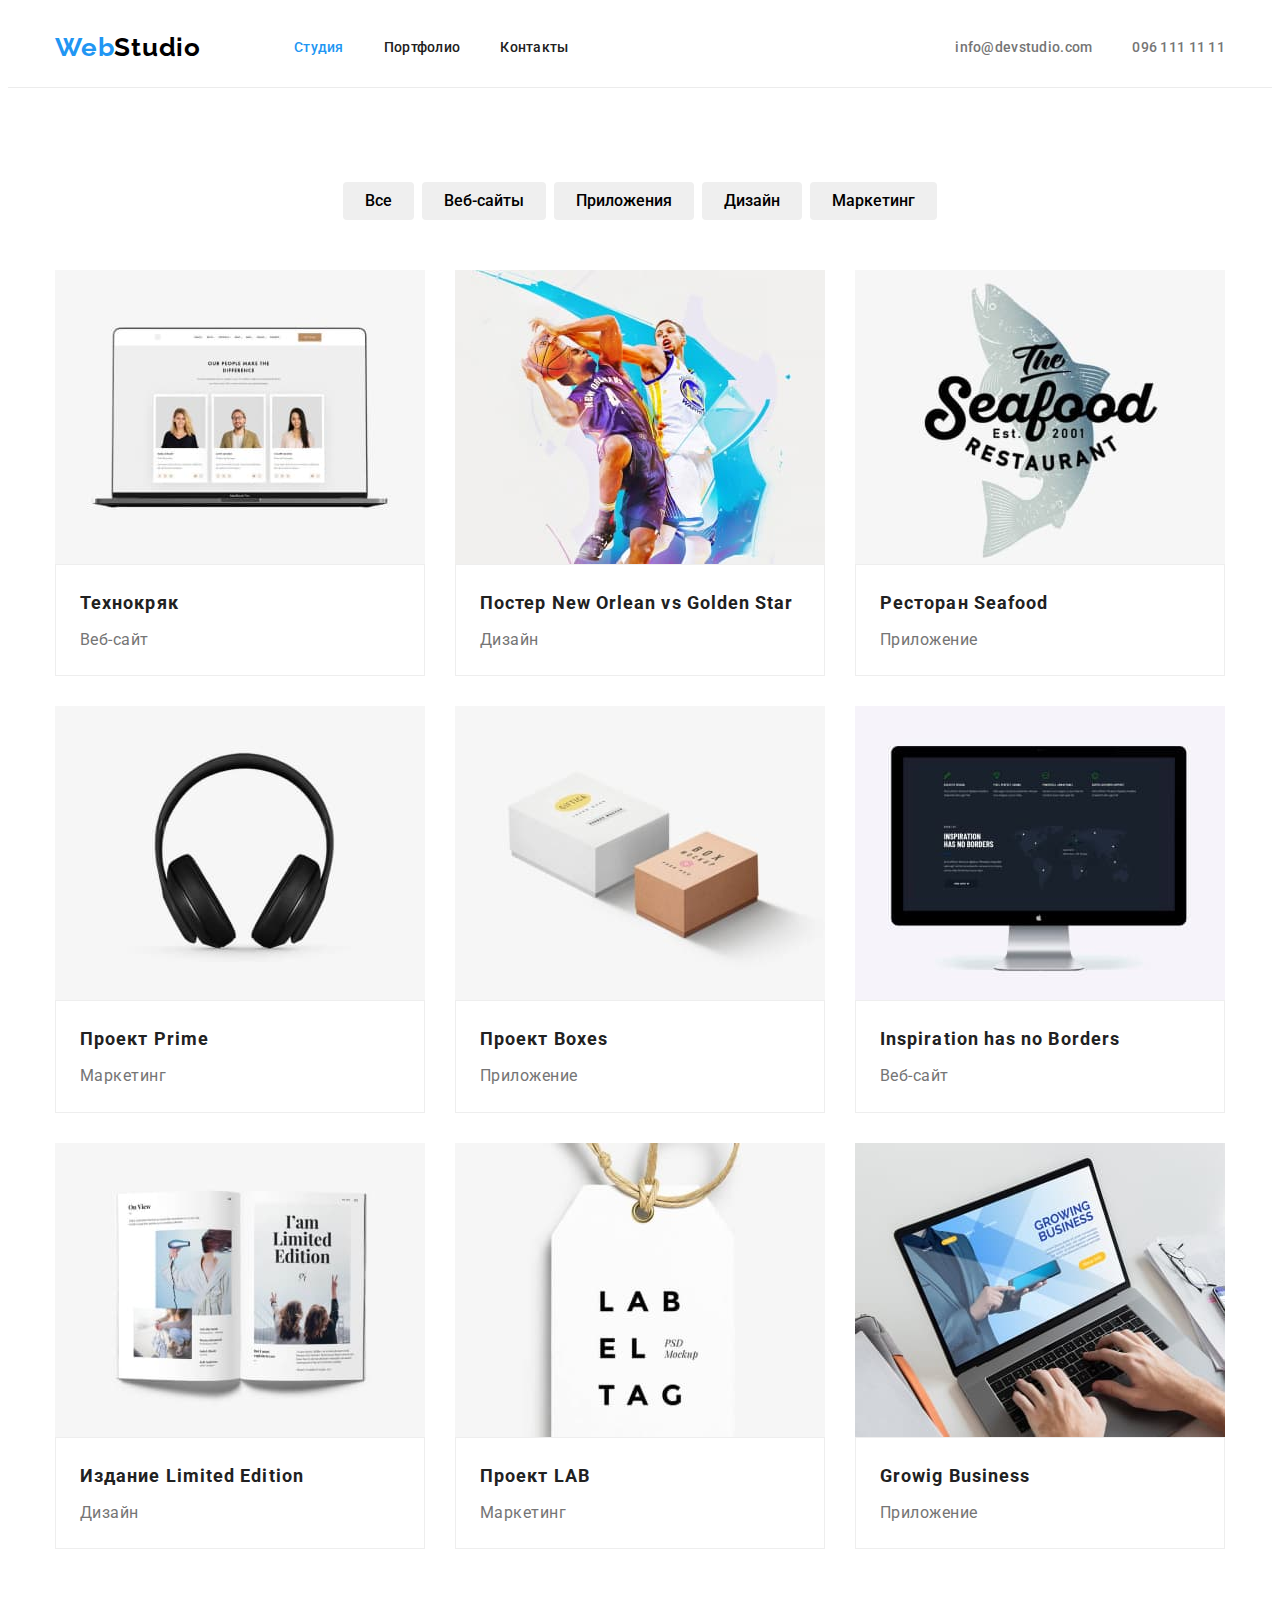
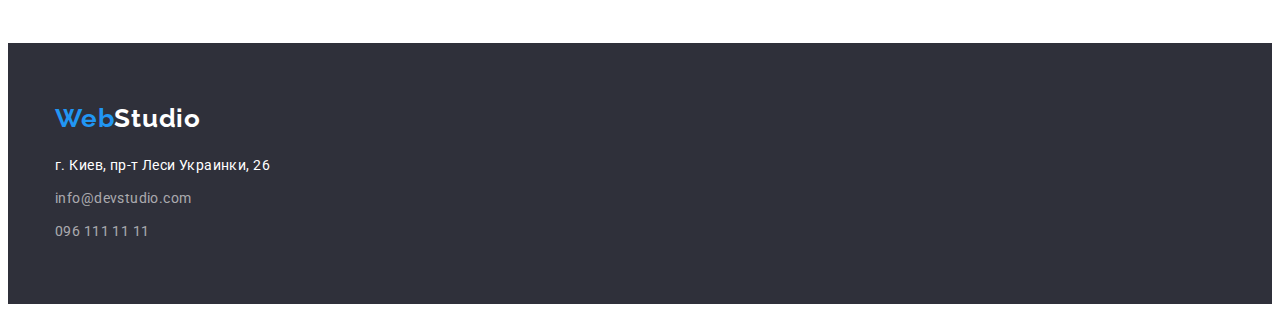
==== portfolio.html @ 3baea6d1 "Initial commit" ====
<!DOCTYPE html>
<html lang="ru">
<head>
    <meta charset="UTF-8">
    <meta http-equiv="X-UA-Compatible" content="IE=edge">
    <meta name="viewport" content="width=device-width, initial-scale=1.0">
    <title>Портфолио</title>
<link rel="preconnect" href="https://fonts.googleapis.com">
<link rel="preconnect" href="https://fonts.gstatic.com" crossorigin>
<link href="https://fonts.googleapis.com/css2?family=Raleway:wght@700&family=Roboto:wght@400;500;700;900&display=swap"
      rel="stylesheet">
    <link rel="stylesheet" href="https://cdnjs.cloudflare.com/ajax/libs/modern-normalize/1.1.0/modern-normalize.min.css"
        integrity="sha512-wpPYUAdjBVSE4KJnH1VR1HeZfpl1ub8YT/NKx4PuQ5NmX2tKuGu6U/JRp5y+Y8XG2tV+wKQpNHVUX03MfMFn9Q=="
        crossorigin="anonymous" referrerpolicy="no-referrer" />
    <link rel="stylesheet" href="./css/styles.css">
</head>
<body class="body">
    <!-- header -->
<header class="header">
    <!-- навигация -->
    <div class="main-nav container">
        <nav class="navigation">
            <a href="./index.html" class="logo logo-h">Web<span class="logo-header">Studio</span></a>
            <ul class="site-nav">
                <li class="nav-item"><a href="./index.html" class="nav-link current">Студия</a></li>
                <li class="nav-item"><a href="./portfolio.html" class="nav-link">Портфолио</a></li>
                <li class="nav-item"><a href="/" class="nav-link">Контакты</a></li>
            </ul>
        </nav>
        <ul class="header-info">
            <li class="nav-item"><a href="mailto:info@devstudio.com" class="contacts-header">info@devstudio.com</a></li>
            <li class="nav-item"><a href="tel:+380961111111" class="contacts-header">096 111 11 11</a></li>
        </ul>
    </div>
    </header>
    <main>
    <!-- кнопки -->
    <section class="section">
       <div class="container">
            <h1 class="vis-hiden">Портфолио</h1>
            <ul class="filter">
                <li class="filter-btn"><button type="button" class="button">Все</button></li>
                <li class="filter-btn"><button type="button" class="button">Веб-сайты</button></li>
                <li class="filter-btn"><button type="button" class="button">Приложения</button></li>
                <li class="filter-btn"><button type="button" class="button">Дизайн</button></li>
                <li class="filter-btn"><button type="button" class="button">Маркетинг</button></li>
            </ul>
    <!-- галерея портфолио -->
            <ul class="portfolio">
                <li class="item">
                    <img src="./images/tekhno.jpg" alt="Технокряк" width="370" />
                    <div class="port-txt">
                    <h2 class="port-title">Технокряк</h2>
                    <p class="port-branch">Веб-сайт</p>
                    </div>
                </li>
                <li class="item">
                    <img src="./images/no_gs.jpg" alt="Постер New Orlean vs Golden Star" width="370" />
                    <div class="port-txt">
                    <h2 class="port-title">Постер New Orlean vs Golden Star</h2>
                    <p class="port-branch">Дизайн</p>
                    </div>
                </li>
                <li class="item">
                    <img src="./images/seeafood.jpg" alt="Ресторан Seafood" width="370" />
                    <div class="port-txt">
                    <h2 class="port-title">Ресторан Seafood</h2>
                    <p class="port-branch">Приложение</p>
                    </div>
                </li>
                <li class="item">
                    <img src="./images/prime.jpg" alt="Проект Prime" width="370" />
                    <div class="port-txt">
                    <h2 class="port-title">Проект Prime</h2>
                    <p class="port-branch">Маркетинг</p>
                    </div>
                </li>
                <li class="item">
                    <img src="./images/boxes.jpg" alt="Проект Boxes" width="370" />
                    <div class="port-txt">
                    <h2 class="port-title">Проект Boxes</h2>
                    <p class="port-branch">Приложение</p>
                    </div>
                </li>
                <li class="item">
                    <img src="./images/inspiration.jpg" alt="Inspiration has no Borders" width="370" />
                    <div class="port-txt">
                    <h2 class="port-title" lang="en">Inspiration has no Borders</h2>
                    <p class="port-branch">Веб-сайт</p>
                    </div>
                </li>
                <li class="item">
                    <img src="./images/ltd_edition.jpg" alt="Издание Limited Edition" width="370" />
                    <div class="port-txt">
                    <h2 class="port-title">Издание Limited Edition</h2>
                    <p class="port-branch">Дизайн</p>
                    </div>
                </li>
                <li class="item">
                    <img src="./images/lab.jpg" alt="Проект LAB" width="370" />
                    <div class="port-txt">
                    <h2 class="port-title">Проект LAB</h2>
                    <p class="port-branch">Маркетинг</p>
                    </div>
                </li>
                <li class="item">
                    <img src="./images/gr_bussines.jpg" alt="Growing Business" width="370" />
                    <div class="port-txt">
                    <h2 class="port-title" lang="en">Growig Business</h2>
                    <p class="port-branch">Приложение</p>
                    </div>
                </li>
            </ul>
       </div>
    </section>
    </main>
<!-- footer -->
<footer class="footer">
    <div class="container">
        <a href="./index.html" class="logo logo-f">Web<span class="logo-footer">Studio</span></a>
        <address>
            <ul class="footer-info">
                <li class="footer-item"><a href="https://goo.gl/maps/7974E7wmpm6zUWJ98"
                        class="contacts-footer location">г. Киев, пр-т Леси
                        Украинки, 26</a>
                </li>
                <li class="footer-item"><a href="mailto:info@devstudio.com"
                        class="contacts-footer">info@devstudio.com</a></li>
                <li class="footer-item"><a href="tel:+380961111111" class="contacts-footer">096 111 11 11</a></li>
            </ul>
        </address>
    </div>
</footer>
</body>

</html>
---- css/styles.css ----
:root {
  --title-text-color: #212121;
  --secondary-background-color: #f5f4fa;
  --primary-text-color: #757575;
  --accent-color: #2196f3;
  --primary-font: "Roboto";
  --secondary-font: "Raleway";
}

*,
*::before,
*::after {
  box-sizing: border-box;
}

body {
  color: var(--title-text-color);
  font-family: var(--primary-font), sans-serif;
  background-color: #ffffff;
}

address {
  font-style: normal;
}

ul,
ol {
  list-style: none;
  margin: 0;
  padding: 0;
}

h1,
h2,
h3,
h4,
h5,
h6,
p {
  margin: 0;
}

a {
  text-decoration: none;
}

img {
  display: block;
  max-width: 100%;
  height: auto;
}
/* ===container=== */
.container {
  margin-left: auto;
  margin-right: auto;
  padding-left: 15px;
  padding-right: 15px;
  width: 1200px;
}
/* ================================================ */

/* скрытые элементы */
.vis-hiden {
  width: 1px;
  height: 1px;
  visibility: hidden;
  margin-top: -1px;
}

/* ===навигация сайта===, ===header=== */

.header {
  border-bottom: 1px solid #ececec;
}

.main-nav {
  display: flex;
}

.header-info {
  margin-left: auto;
}
.site-nav,
.header-info {
  display: flex;
}

.navigation {
  display: flex;
  align-items: center;
}

.nav-item {
  margin-right: 40px;
}
.nav-item:last-child {
  margin-right: 0;
}

.nav-link,
.contacts-header {
  padding: 32px 0;
  display: block;
  color: var(--title-text-color);
  font-weight: 500;
  font-size: 14px;
  line-height: 1.1;
  letter-spacing: 0.02em;
}
.contacts-header {
  color: var(--primary-text-color);
}

.nav-link:focus,
.contacts-header:hover,
.nav-link:hover,
.contacts-header:focus,
.nav-link.current {
  color: var(--accent-color);
}

/* ============================================= */

/* логотип студии */
.logo {
  display: inline-block;
  color: var(--accent-color);
  font-family: var(--secondary-font);
  font-weight: 700;
  font-size: 26px;
  line-height: 1.2;
  letter-spacing: 0.03em;
}

.logo.logo-h {
  margin-right: 93px;
}

.logo-header {
  color: #000000;
}
.logo-footer {
  color: #ffffff;
}
/* =============================================== */

/* страница ===студия=== */

/* герой */
.hero {
  text-align: center;
  background-color: #2f303a;
  padding: 200px 0;
}

.hero-button {
  border-radius: 4px;
  border: transparent;
  display: inline-block;
  padding: 10px 32px;
  font-family: inherit;
  font-weight: 700;
  font-size: 16px;
  line-height: 1.8;
  letter-spacing: 0.06em;
  cursor: pointer;
  color: #ffffff;
  background: var(--accent-color);
}

.hero-title {
  margin-bottom: 30px;
  color: #ffffff;
  font-weight: 900;
  font-size: 44px;
  line-height: 1.4;
  letter-spacing: 0.06em;
  text-transform: uppercase;
}
/* ========================================== */

/* заголовки секций студии */
.section {
  padding: 94px 0;
}

.section-title {
  text-align: center;
  margin-bottom: 50px;
  font-weight: 700;
  font-size: 36px;
  line-height: 1.2;
  letter-spacing: 0.03em;
}
/* ========================================= */

/* особенности */
.features {
  display: flex;
}

.title {
  margin-bottom: 10px;
  color: var(--title-text-color);
  font-weight: 700;
  font-size: 14px;
  line-height: 1.14;
  letter-spacing: 0.03em;
  text-transform: uppercase;
}

.text {
  color: var(--primary-text-color);
  font-size: 14px;
  line-height: 1.71;
  letter-spacing: 0.03em;
}

.title-txt {
  margin-right: 30px;
}

.title-txt:last-child {
  margin-right: 0;
}

/* ======================================== */

/* чем мы занимаемся */
.section-work {
  padding-top: 0;
}

.work {
  display: flex;
}

.work-list {
  margin-right: 30px;
}

.work-list:last-child {
  margin-right: 0;
}
/* ======================================== */

/* команда */
.section-team {
  background-color: var(--secondary-background-color);
}
.team-txt {
  padding: 30px 0;
}

.team {
  margin-left: -30px;
  display: flex;
  wrap: wrap;
}

.team-unit {
  flex-basis: calc(100% / 4 - 30px);
  margin-left: 30px;
}

.team-title {
  margin-bottom: 10px;
  text-align: center;
  font-weight: 500;
  font-size: 16px;
  line-height: 1.2;
  letter-spacing: 0.03em;
}

.team-post {
  text-align: center;
  color: var(--primary-text-color);
  font-size: 16px;
  line-height: 1.2;
  letter-spacing: 0.03em;
}
/* ============================================ */

/* страница ===портфолио===*/

/* кнопки портфолио */
.filter-btn {
  margin-right: 8px;
}

.filter-btn:last-child {
  margin-right: 0;
}

.button:hover,
.button:focus {
  color: var(--accent-color);
}
.button:active {
  background-color: var(--accent-color);
  color: #ffffff;
}

.filter {
  margin-bottom: 50px;
  display: flex;
  justify-content: center;
}

.button {
  border: transparent;
  border-radius: 4px;
  text-align: center;
  padding: 6px 22px;
  font-family: inherit;
  cursor: pointer;
  font-weight: 500;
  font-size: 16px;
  line-height: 1.6;
}
/* ============================================= */

/* галерея портфолио */
.portfolio {
  display: flex;
  flex-wrap: wrap;
  margin-left: -30px;
  margin-top: -30px;
}

.item {
  flex-basis: calc(100% / 3 - 30px);
  margin-left: 30px;
  margin-top: 30px;
}
.port-txt {
  border: 1px solid #eeeeee;
  padding: 20px 24px;
}

.port-title {
  margin-bottom: 4px;
  font-weight: 700;
  font-size: 18px;
  line-height: 2;
  letter-spacing: 0.06em;
}

.port-branch {
  color: var(--primary-text-color);
  font-size: 16px;
  line-height: 1.9;
  letter-spacing: 0.03em;
}
/* ================================================ */

/* ===футер=== */
.footer {
  background: #2f303a;
  padding: 60px 0;
}
.logo.logo-f {
  margin-bottom: 20px;
}

/* footer contacts  */
.contacts-footer {
  font-size: 14px;
  line-height: 1.7;
  letter-spacing: 0.03em;
  color: rgba(255, 255, 255, 0.6);
}

.contacts-footer.location {
  color: #ffffff;
}

.contacts-footer:focus,
.contacts-footer:hover {
  color: var(--accent-color);
}

.footer-item {
  margin-bottom: 9px;
}
.footer-item:last-child {
  margin-bottom: 0;
}
/* =================== end of css ================== */
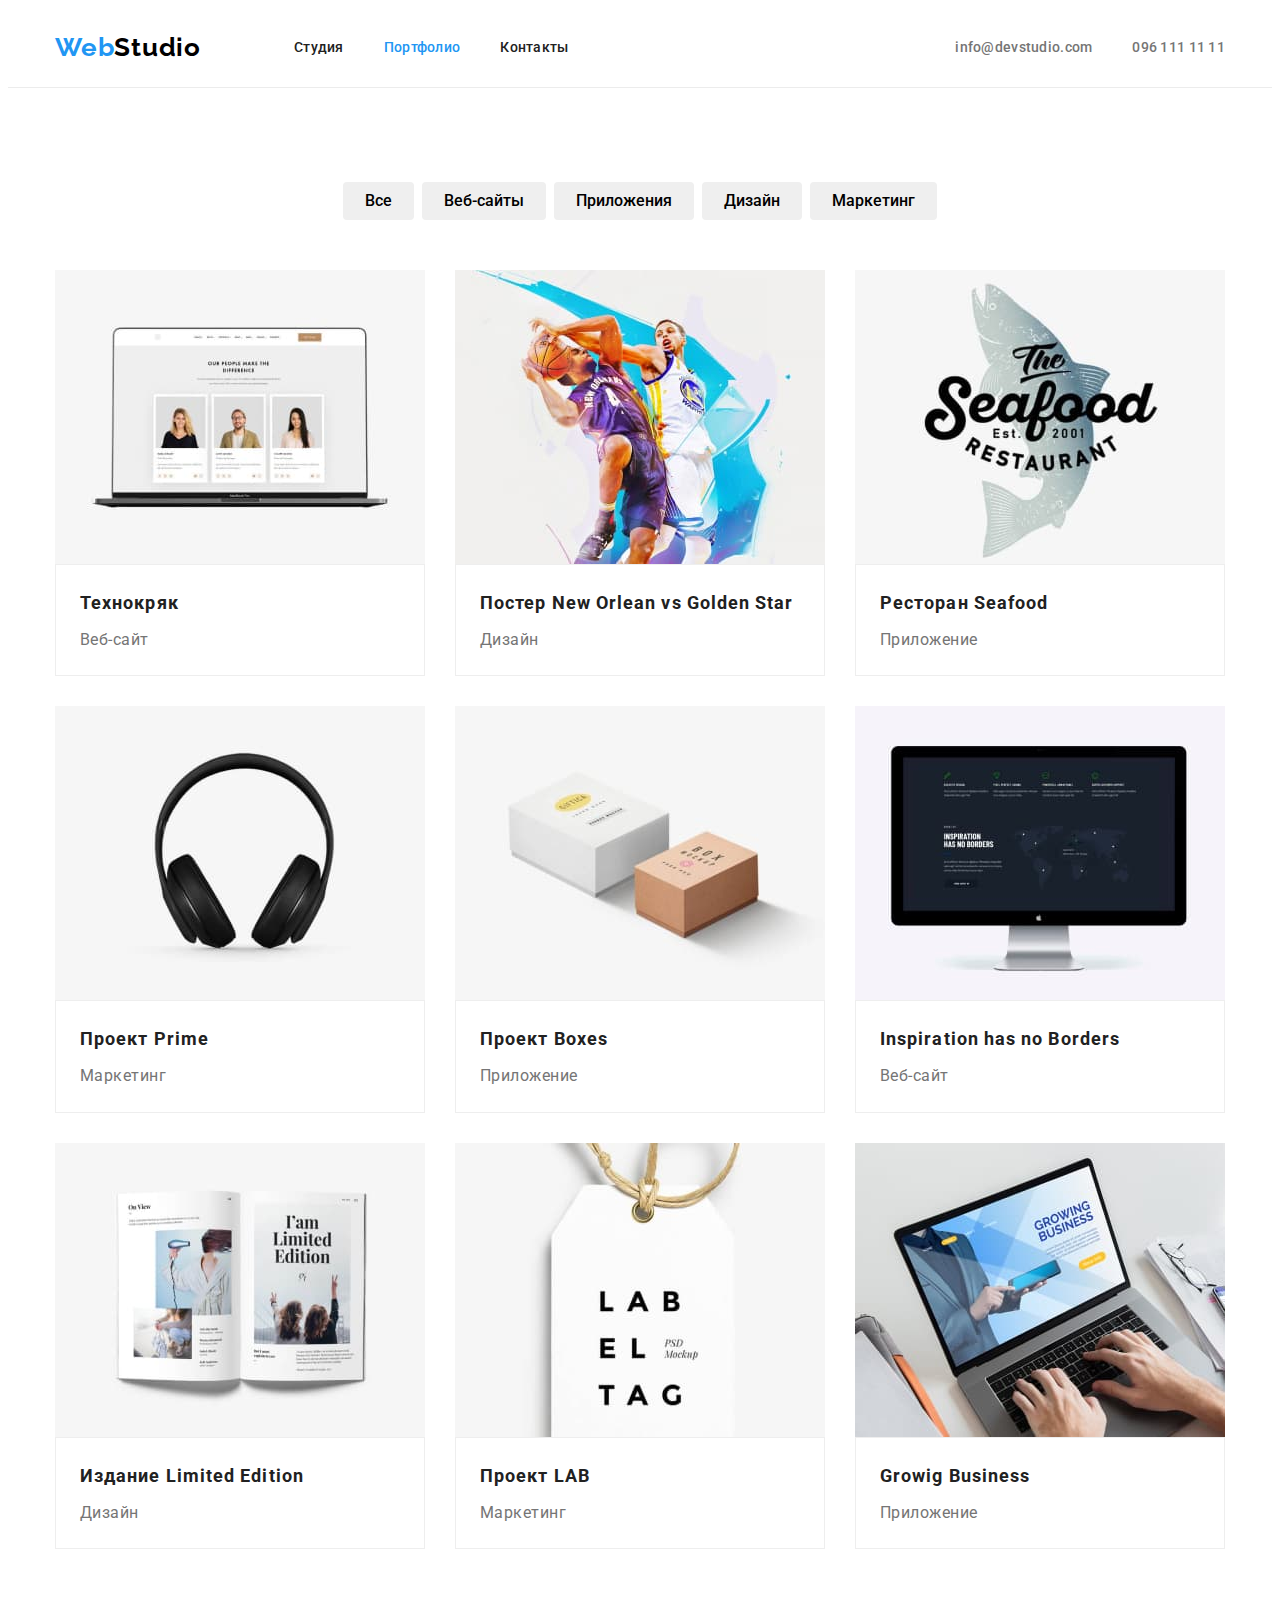
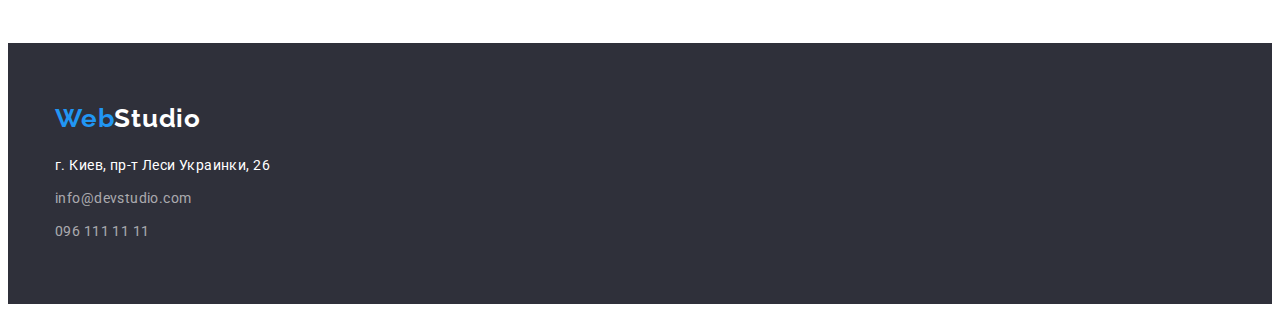
==== commit 73b7bd84: "сделал фона и тени" ====
--- a/portfolio.html
+++ b/portfolio.html
@@ -22,8 +22,8 @@
         <nav class="navigation">
             <a href="./index.html" class="logo logo-h">Web<span class="logo-header">Studio</span></a>
             <ul class="site-nav">
-                <li class="nav-item"><a href="./index.html" class="nav-link current">Студия</a></li>
-                <li class="nav-item"><a href="./portfolio.html" class="nav-link">Портфолио</a></li>
+                <li class="nav-item"><a href="./index.html" class="nav-link">Студия</a></li>
+                <li class="nav-item"><a href="./portfolio.html" class="nav-link current">Портфолио</a></li>
                 <li class="nav-item"><a href="/" class="nav-link">Контакты</a></li>
             </ul>
         </nav>
--- a/css/styles.css
+++ b/css/styles.css
@@ -148,8 +148,15 @@
 
 /* герой */
 .hero {
+  background-color: #212121;
+  background-image: linear-gradient(
+      rgba(47, 48, 58, 0.4),
+      rgba(47, 48, 58, 0.4)
+    ),
+    url(../images/bg-1.jpg);
+  background-size: cover;
   text-align: center;
-  background-color: #2f303a;
+  background-repeat: no-repeat;
   padding: 200px 0;
 }
 
@@ -261,6 +268,9 @@
 .team-unit {
   flex-basis: calc(100% / 4 - 30px);
   margin-left: 30px;
+  box-shadow: 0px 1px 3px rgba(0, 0, 0, 0.12), 0px 1px 1px rgba(0, 0, 0, 0.14),
+    0px 2px 1px rgba(0, 0, 0, 0.2);
+  border-radius: 0px 0px 4px 4px;
 }
 
 .team-title {
@@ -281,6 +291,21 @@
 }
 /* ============================================ */
 
+/* клиенты */
+
+.clients {
+  margin-left: -30px;
+  display: flex;
+  wrap: wrap;
+}
+
+.cl-unit {
+  flex-basis: calc(100% / 6 - 30px);
+  margin-left: 30px;
+}
+
+/* ============================================ */
+
 /* страница ===портфолио===*/
 
 /* кнопки портфолио */
@@ -295,6 +320,8 @@
 .button:hover,
 .button:focus {
   color: var(--accent-color);
+  box-shadow: 0px 1px 1px rgba(0, 0, 0, 0.12), 0px 4px 4px rgba(0, 0, 0, 0.06),
+    1px 4px 6px rgba(0, 0, 0, 0.16);
 }
 .button:active {
   background-color: var(--accent-color);
@@ -329,10 +356,16 @@
 }
 
 .item {
+  cursor: pointer;
   flex-basis: calc(100% / 3 - 30px);
   margin-left: 30px;
   margin-top: 30px;
 }
+.item:hover {
+  box-shadow: 0px 1px 1px rgba(0, 0, 0, 0.12), 0px 4px 4px rgba(0, 0, 0, 0.06),
+    1px 4px 6px rgba(0, 0, 0, 0.16);
+}
+
 .port-txt {
   border: 1px solid #eeeeee;
   padding: 20px 24px;
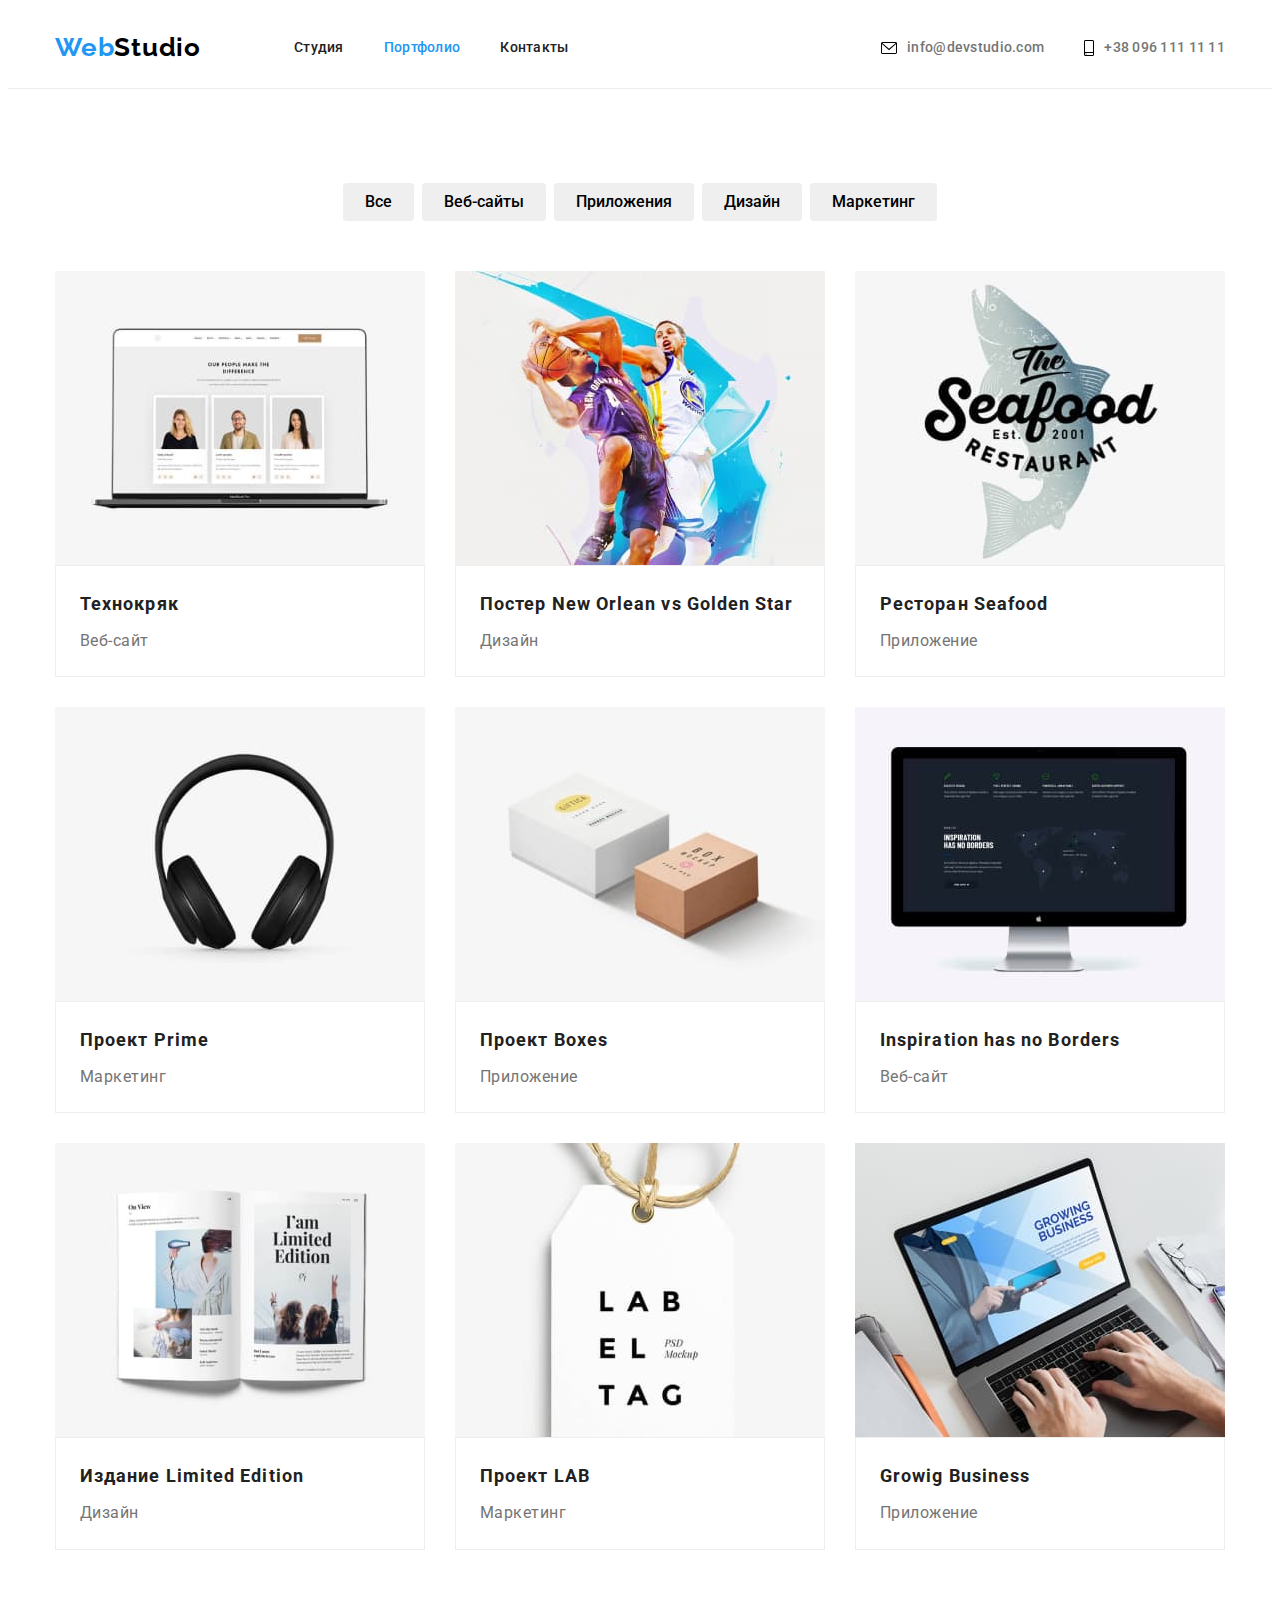
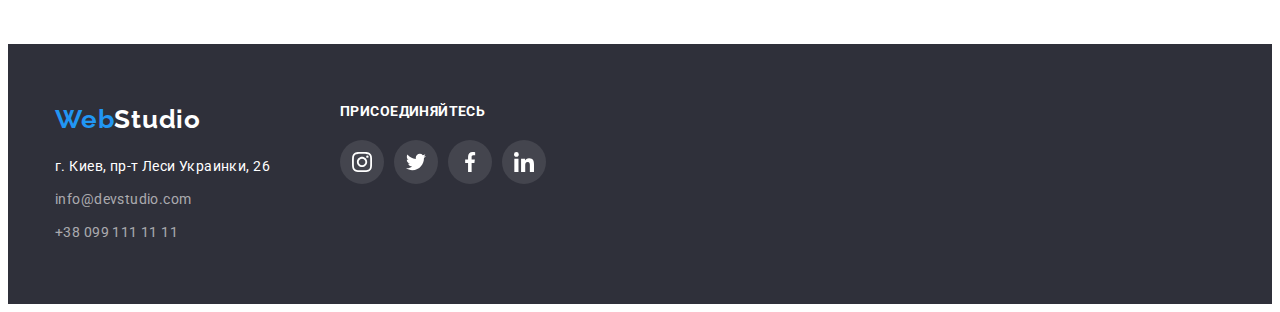
==== commit 410e5798: "сделал футер" ====
--- a/portfolio.html
+++ b/portfolio.html
@@ -26,13 +26,19 @@
                 <li class="nav-item"><a href="./portfolio.html" class="nav-link current">Портфолио</a></li>
                 <li class="nav-item"><a href="/" class="nav-link">Контакты</a></li>
             </ul>
-        </nav>
-        <ul class="header-info">
-            <li class="nav-item"><a href="mailto:info@devstudio.com" class="contacts-header">info@devstudio.com</a></li>
-            <li class="nav-item"><a href="tel:+380961111111" class="contacts-header">096 111 11 11</a></li>
-        </ul>
-    </div>
-    </header>
+</nav>
+<ul class="header-info">
+    <li class="nav-item"><a href="mailto:info@devstudio.com" class="contacts-header">
+            <svg class="contacts-ico" width="16" height="12">
+                <use href="./images/sprite.svg#icon-mail"></use>
+            </svg>info@devstudio.com</a></li>
+    <li class="nav-item"><a href="tel:+380961111111" class="contacts-header">
+            <svg class="contacts-ico" width="10" height="16">
+                <use href="./images/sprite.svg#icon-smartphone"></use>
+            </svg>+38 096 111 11 11</a></li>
+</ul>
+</div>
+</header>
     <main>
     <!-- кнопки -->
     <section class="section">
@@ -115,20 +121,57 @@
     </section>
     </main>
 <!-- footer -->
-<footer class="footer">
-    <div class="container">
-        <a href="./index.html" class="logo logo-f">Web<span class="logo-footer">Studio</span></a>
-        <address>
-            <ul class="footer-info">
-                <li class="footer-item"><a href="https://goo.gl/maps/7974E7wmpm6zUWJ98"
-                        class="contacts-footer location">г. Киев, пр-т Леси
-                        Украинки, 26</a>
+<footer class="page-footer">
+    <div class="footer container">
+        <div class="contacts-ft">
+            <a href="./index.html" class="logo logo-f">Web<span class="logo-footer">Studio</span></a>
+            <address>
+                <ul class="footer-info">
+                    <li class="footer-item"><a href="https://goo.gl/maps/7974E7wmpm6zUWJ98"
+                            class="contacts-footer location">г.
+                            Киев, пр-т Леси
+                            Украинки, 26</a>
+                    </li>
+                    <li class="footer-item"><a href="mailto:info@devstudio.com"
+                            class="contacts-footer">info@devstudio.com</a></li>
+                    <li class="footer-item"><a href="tel:+380991111111" class="contacts-footer">+38 099 111 11 11</a>
+                    </li>
+                </ul>
+            </address>
+        </div>
+        <div class="soc-card-ft">
+            <h4 class="soc-title-ft">присоединяйтесь</h4>
+            <ul class="soc-btn-ft">
+                <li class="soc-unit-ft">
+                    <a href="" class="soc-link-ft">
+                        <svg class="soc-logo-ft">
+                            <use href="./images/sprite.svg#icon-instagram"></use>
+                        </svg>
+                    </a>
                 </li>
-                <li class="footer-item"><a href="mailto:info@devstudio.com"
-                        class="contacts-footer">info@devstudio.com</a></li>
-                <li class="footer-item"><a href="tel:+380961111111" class="contacts-footer">096 111 11 11</a></li>
+                <li class="soc-unit-ft">
+                    <a href="" class="soc-link-ft">
+                        <svg class="soc-logo-ft">
+                            <use href="./images/sprite.svg#icon-twitter"></use>
+                        </svg>
+                    </a>
+                </li>
+                <li class="soc-unit-ft">
+                    <a href="" class="soc-link-ft">
+                        <svg class="soc-logo-ft">
+                            <use href="./images/sprite.svg#icon-facebook"></use>
+                        </svg>
+                    </a>
+                </li>
+                <li class="soc-unit-ft">
+                    <a href="" class="soc-link-ft">
+                        <svg class="soc-logo-ft">
+                            <use href="./images/sprite.svg#icon-linkedin"></use>
+                        </svg>
+                    </a>
+                </li>
             </ul>
-        </address>
+        </div>
     </div>
 </footer>
 </body>
--- a/css/styles.css
+++ b/css/styles.css
@@ -3,6 +3,7 @@
   --secondary-background-color: #f5f4fa;
   --primary-text-color: #757575;
   --accent-color: #2196f3;
+  --fill-main: #afb1b8;
   --primary-font: "Roboto";
   --secondary-font: "Raleway";
 }
@@ -76,12 +77,20 @@
 .main-nav {
   display: flex;
 }
+.contacts-ico {
+  margin-right: 10px;
+}
+.contacts-header:hover .contacts-ico,
+.contacts-header:focus .contacts-ico {
+  fill: var(--accent-color);
+}
 
 .header-info {
+  display: flex;
   margin-left: auto;
 }
-.site-nav,
-.header-info {
+
+.site-nav {
   display: flex;
 }
 
@@ -91,8 +100,12 @@
 }
 
 .nav-item {
+  display: flex;
+  align-content: center;
   margin-right: 40px;
-}
+  align-items: center;
+}
+
 .nav-item:last-child {
   margin-right: 0;
 }
@@ -108,6 +121,9 @@
   letter-spacing: 0.02em;
 }
 .contacts-header {
+  display: inline-flex;
+  justify-content: center;
+  align-items: center;
   color: var(--primary-text-color);
 }
 
@@ -206,6 +222,21 @@
   display: flex;
 }
 
+.feat-ico {
+  display: flex;
+  justify-content: center;
+  align-items: center;
+  margin-bottom: 30px;
+  width: 270px;
+  height: 120px;
+  background: #f5f4fa;
+  border-radius: 4px;
+}
+.feat-logo {
+  width: 70px;
+  height: 70px;
+}
+
 .title {
   margin-bottom: 10px;
   color: var(--title-text-color);
@@ -256,7 +287,7 @@
   background-color: var(--secondary-background-color);
 }
 .team-txt {
-  padding: 30px 0;
+  padding: 30px 32px;
 }
 
 .team {
@@ -266,11 +297,12 @@
 }
 
 .team-unit {
+  background: #fff;
   flex-basis: calc(100% / 4 - 30px);
   margin-left: 30px;
   box-shadow: 0px 1px 3px rgba(0, 0, 0, 0.12), 0px 1px 1px rgba(0, 0, 0, 0.14),
     0px 2px 1px rgba(0, 0, 0, 0.2);
-  border-radius: 0px 0px 4px 4px;
+  border-radius: 0 4px;
 }
 
 .team-title {
@@ -283,27 +315,96 @@
 }
 
 .team-post {
+  margin-bottom: 16px;
   text-align: center;
   color: var(--primary-text-color);
   font-size: 16px;
   line-height: 1.2;
   letter-spacing: 0.03em;
 }
+
+/* ===соцсети=== */
+.soc-btn {
+  display: flex;
+  justify-content: center;
+}
+.soc-unit {
+  display: flex;
+  justify-content: center;
+  margin-right: 22px;
+}
+.soc-unit:last-child {
+  margin-right: 0;
+}
+.soc-logo {
+  width: 20px;
+  height: 20px;
+  fill: var(--fill-main);
+}
+
+.soc-link {
+  background-color: #fff;
+  border-radius: 50%;
+  width: 44px;
+  height: 44px;
+  display: inline-flex;
+  justify-content: center;
+  align-items: center;
+}
+/* .класс-ссылки:hover .класс-иконки {
+  fill: нужный цвет; */
+
+.soc-link:hover,
+.soc-link:focus {
+  background-color: var(--accent-color);
+}
+.soc-link:hover .soc-logo,
+.soc-link:focus .soc-logo {
+  fill: #ffffff;
+}
 /* ============================================ */
 
 /* клиенты */
 
 .clients {
-  margin-left: -30px;
-  display: flex;
-  wrap: wrap;
+  display: flex;
 }
 
 .cl-unit {
-  flex-basis: calc(100% / 6 - 30px);
-  margin-left: 30px;
-}
-
+  display: flex;
+  justify-content: center;
+  margin-right: 30px;
+}
+.cl-link {
+  display: flex;
+}
+
+.cl-unit:last-child {
+  margin-right: 0;
+}
+
+.cl-logo {
+  width: 106px;
+  height: 60px;
+  fill: var(--fill-main);
+}
+
+.cl-link {
+  width: 170px;
+  height: 92px;
+  padding: 16px 32px;
+  border: 1px solid var(--fill-main);
+  border-radius: 4px;
+}
+
+.cl-link:hover .cl-logo,
+.cl-link:focus .cl-logo {
+  fill: var(--accent-color);
+}
+.cl-link:hover,
+.cl-link:focus {
+  border: 1px solid var(--accent-color);
+}
 /* ============================================ */
 
 /* страница ===портфолио===*/
@@ -389,14 +490,19 @@
 
 /* ===футер=== */
 .footer {
+  display: flex;
+}
+.page-footer {
   background: #2f303a;
   padding: 60px 0;
 }
+
 .logo.logo-f {
   margin-bottom: 20px;
 }
 
 /* footer contacts  */
+
 .contacts-footer {
   font-size: 14px;
   line-height: 1.7;
@@ -419,4 +525,54 @@
 .footer-item:last-child {
   margin-bottom: 0;
 }
+/* ===соцсети=== футера */
+.soc-title-ft {
+  font-weight: 700;
+  font-size: 14px;
+  line-height: 1.14;
+  letter-spacing: 0.03em;
+  text-transform: uppercase;
+  color: #fff;
+  margin-bottom: 20px;
+}
+
+.soc-btn-ft {
+  display: flex;
+}
+.soc-card-ft {
+  margin-left: 70px;
+}
+.soc-unit-ft {
+  display: flex;
+  justify-content: center;
+  margin-right: 10px;
+}
+.soc-unit-ft:last-child {
+  margin-right: 0;
+}
+.soc-logo-ft {
+  width: 20px;
+  height: 20px;
+  fill: #fff;
+}
+
+.soc-link-ft {
+  background-color: rgba(255, 255, 255, 0.1);
+  border-radius: 50%;
+  width: 44px;
+  height: 44px;
+  display: inline-flex;
+  justify-content: center;
+  align-items: center;
+}
+
+.soc-link-ft:hover,
+.soc-link-ft:focus {
+  background-color: var(--accent-color);
+}
+.soc-link-ft:hover .soc-logo-ft,
+.soc-link-ft:focus .soc-logo-ft {
+  fill: #ffffff;
+}
+/* ==================================== */
 /* =================== end of css ================== */
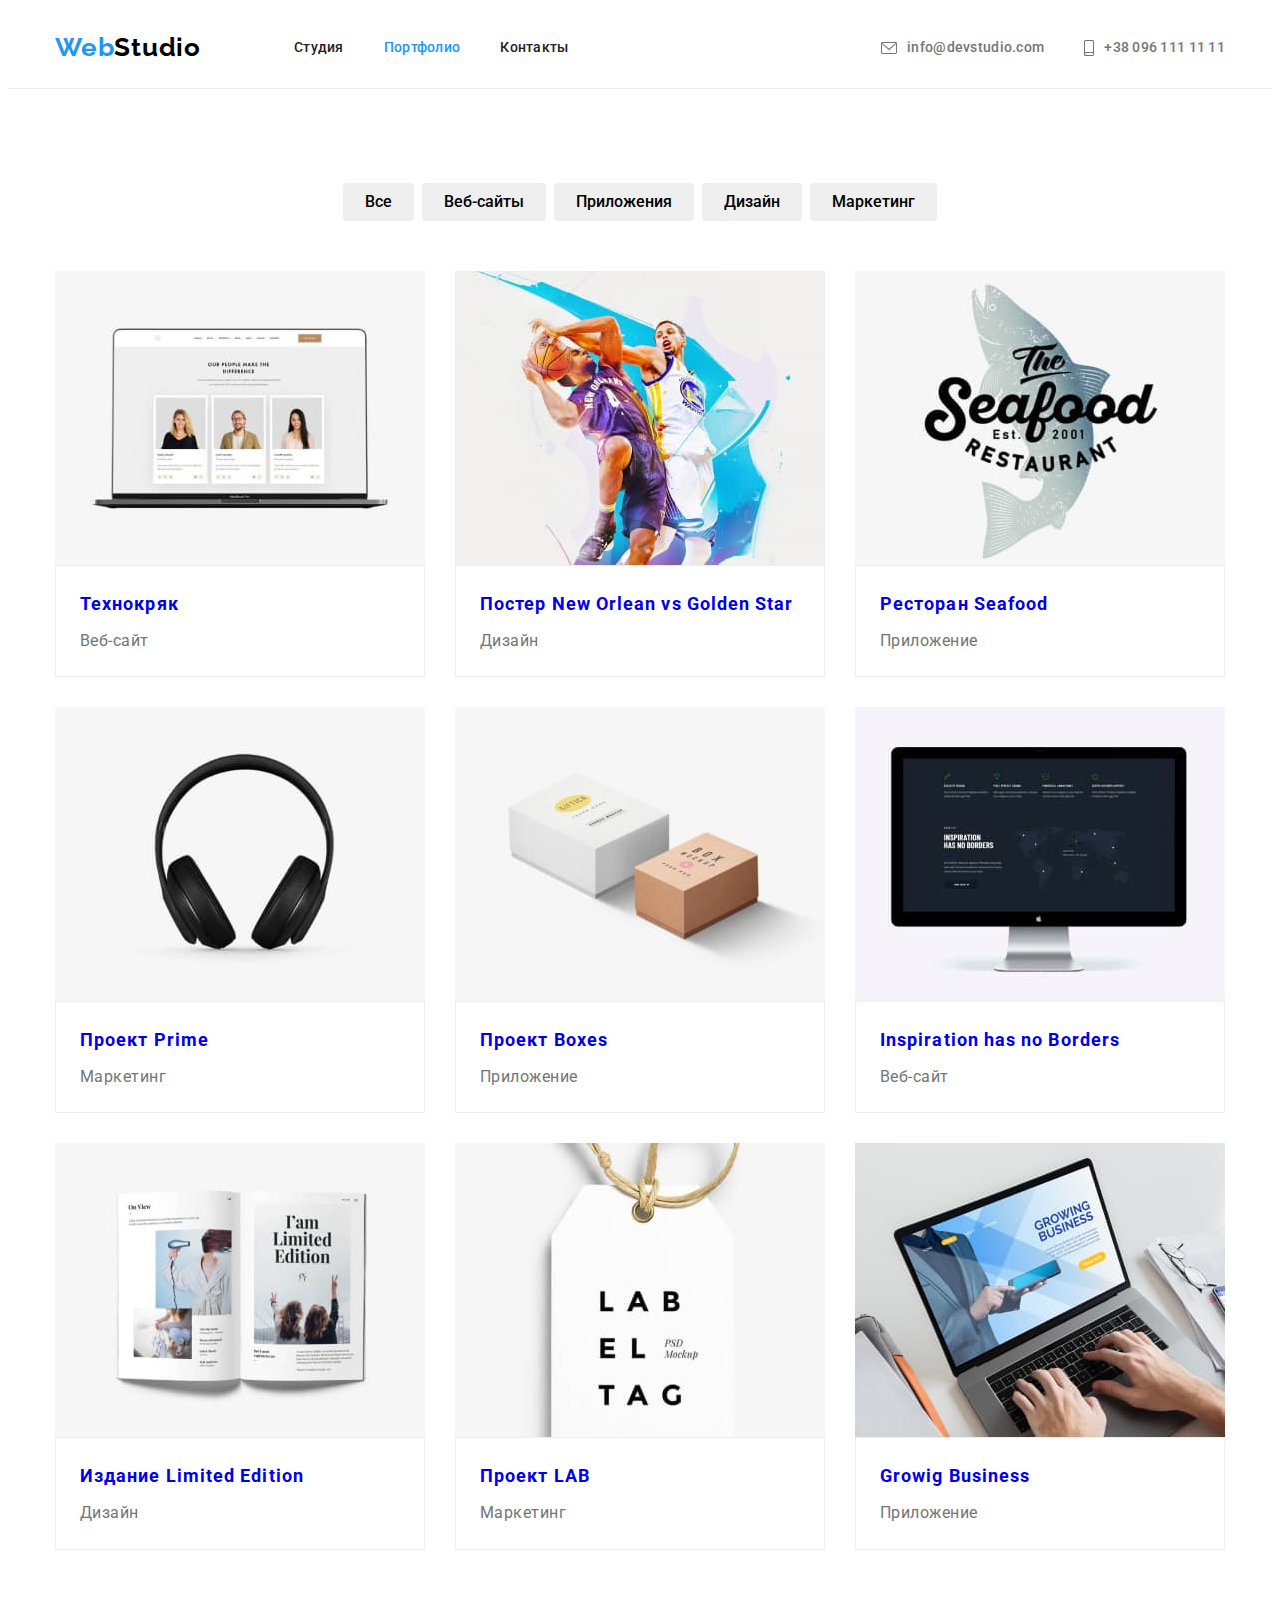
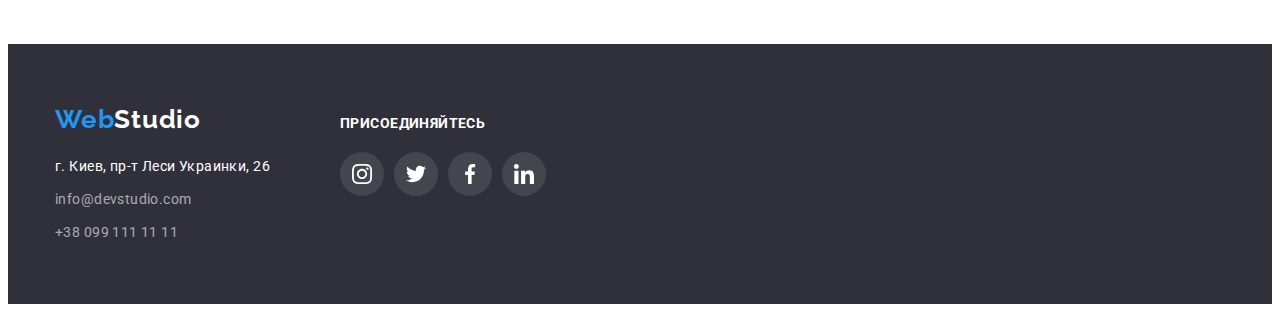
==== commit cbdd771a: "дз с правками" ====
--- a/portfolio.html
+++ b/portfolio.html
@@ -54,67 +54,67 @@
     <!-- галерея портфолио -->
             <ul class="portfolio">
                 <li class="item">
-                    <img src="./images/tekhno.jpg" alt="Технокряк" width="370" />
+                    <a href="/" class="port-link"><img src="./images/tekhno.jpg" alt="Технокряк" width="370" />
                     <div class="port-txt">
                     <h2 class="port-title">Технокряк</h2>
                     <p class="port-branch">Веб-сайт</p>
-                    </div>
+                    </div></a>
                 </li>
                 <li class="item">
-                    <img src="./images/no_gs.jpg" alt="Постер New Orlean vs Golden Star" width="370" />
+                    <a href="/" class="port-link"><img src="./images/no_gs.jpg" alt="Постер New Orlean vs Golden Star" width="370" />
                     <div class="port-txt">
                     <h2 class="port-title">Постер New Orlean vs Golden Star</h2>
                     <p class="port-branch">Дизайн</p>
-                    </div>
+                    </div></a>
                 </li>
                 <li class="item">
-                    <img src="./images/seeafood.jpg" alt="Ресторан Seafood" width="370" />
+                    <a href="/" class="port-link"><img src="./images/seeafood.jpg" alt="Ресторан Seafood" width="370" />
                     <div class="port-txt">
                     <h2 class="port-title">Ресторан Seafood</h2>
                     <p class="port-branch">Приложение</p>
-                    </div>
+                    </div></a>
                 </li>
                 <li class="item">
-                    <img src="./images/prime.jpg" alt="Проект Prime" width="370" />
+                    <a href="/" class="port-link"><img src="./images/prime.jpg" alt="Проект Prime" width="370" />
                     <div class="port-txt">
                     <h2 class="port-title">Проект Prime</h2>
                     <p class="port-branch">Маркетинг</p>
-                    </div>
+                    </div></a>
                 </li>
                 <li class="item">
-                    <img src="./images/boxes.jpg" alt="Проект Boxes" width="370" />
+                    <a href="/" class="port-link"><img src="./images/boxes.jpg" alt="Проект Boxes" width="370" />
                     <div class="port-txt">
                     <h2 class="port-title">Проект Boxes</h2>
                     <p class="port-branch">Приложение</p>
-                    </div>
+                    </div></a>
                 </li>
                 <li class="item">
-                    <img src="./images/inspiration.jpg" alt="Inspiration has no Borders" width="370" />
+                    <a href="/" class="port-link"><img src="./images/inspiration.jpg" alt="Inspiration has no Borders" width="370" />
                     <div class="port-txt">
                     <h2 class="port-title" lang="en">Inspiration has no Borders</h2>
                     <p class="port-branch">Веб-сайт</p>
-                    </div>
+                    </div></a>
                 </li>
                 <li class="item">
-                    <img src="./images/ltd_edition.jpg" alt="Издание Limited Edition" width="370" />
+                    <a href="/" class="port-link"><img src="./images/ltd_edition.jpg" alt="Издание Limited Edition" width="370" />
                     <div class="port-txt">
                     <h2 class="port-title">Издание Limited Edition</h2>
                     <p class="port-branch">Дизайн</p>
-                    </div>
+                    </div></a>
                 </li>
                 <li class="item">
-                    <img src="./images/lab.jpg" alt="Проект LAB" width="370" />
+                    <a href="/" class="port-link"><img src="./images/lab.jpg" alt="Проект LAB" width="370" />
                     <div class="port-txt">
                     <h2 class="port-title">Проект LAB</h2>
                     <p class="port-branch">Маркетинг</p>
-                    </div>
+                    </div></a>
                 </li>
                 <li class="item">
-                    <img src="./images/gr_bussines.jpg" alt="Growing Business" width="370" />
+                    <a href="/" class="port-link"><img src="./images/gr_bussines.jpg" alt="Growing Business" width="370" />
                     <div class="port-txt">
                     <h2 class="port-title" lang="en">Growig Business</h2>
                     <p class="port-branch">Приложение</p>
-                    </div>
+                    </div></a>
                 </li>
             </ul>
        </div>
@@ -140,7 +140,7 @@
             </address>
         </div>
         <div class="soc-card-ft">
-            <h4 class="soc-title-ft">присоединяйтесь</h4>
+            <p class="soc-title-ft">присоединяйтесь</p>
             <ul class="soc-btn-ft">
                 <li class="soc-unit-ft">
                     <a href="" class="soc-link-ft">
--- a/css/styles.css
+++ b/css/styles.css
@@ -79,6 +79,7 @@
 }
 .contacts-ico {
   margin-right: 10px;
+  fill: var(--primary-text-color);
 }
 .contacts-header:hover .contacts-ico,
 .contacts-header:focus .contacts-ico {
@@ -174,6 +175,9 @@
   text-align: center;
   background-repeat: no-repeat;
   padding: 200px 0;
+  min-width: 1600px;
+  margin-right: auto;
+  margin-left: auto;
 }
 
 .hero-button {
@@ -287,7 +291,7 @@
   background-color: var(--secondary-background-color);
 }
 .team-txt {
-  padding: 30px 32px;
+  padding: 30px 0;
 }
 
 .team {
@@ -328,11 +332,13 @@
   display: flex;
   justify-content: center;
 }
+
 .soc-unit {
   display: flex;
   justify-content: center;
-  margin-right: 22px;
-}
+  margin-right: 10px;
+}
+
 .soc-unit:last-child {
   margin-right: 0;
 }
@@ -375,9 +381,6 @@
   justify-content: center;
   margin-right: 30px;
 }
-.cl-link {
-  display: flex;
-}
 
 .cl-unit:last-child {
   margin-right: 0;
@@ -390,9 +393,11 @@
 }
 
 .cl-link {
+  display: flex;
+  justify-content: center;
+  align-items: center;
   width: 170px;
   height: 92px;
-  padding: 16px 32px;
   border: 1px solid var(--fill-main);
   border-radius: 4px;
 }
@@ -420,7 +425,8 @@
 
 .button:hover,
 .button:focus {
-  color: var(--accent-color);
+  background-color: var(--accent-color);
+  color: #ffffff;
   box-shadow: 0px 1px 1px rgba(0, 0, 0, 0.12), 0px 4px 4px rgba(0, 0, 0, 0.06),
     1px 4px 6px rgba(0, 0, 0, 0.16);
 }
@@ -462,7 +468,11 @@
   margin-left: 30px;
   margin-top: 30px;
 }
-.item:hover {
+.port-link {
+  display: block;
+}
+.port-link:hover,
+.port-link:focus {
   box-shadow: 0px 1px 1px rgba(0, 0, 0, 0.12), 0px 4px 4px rgba(0, 0, 0, 0.06),
     1px 4px 6px rgba(0, 0, 0, 0.16);
 }
@@ -491,6 +501,7 @@
 /* ===футер=== */
 .footer {
   display: flex;
+  align-items: baseline;
 }
 .page-footer {
   background: #2f303a;
